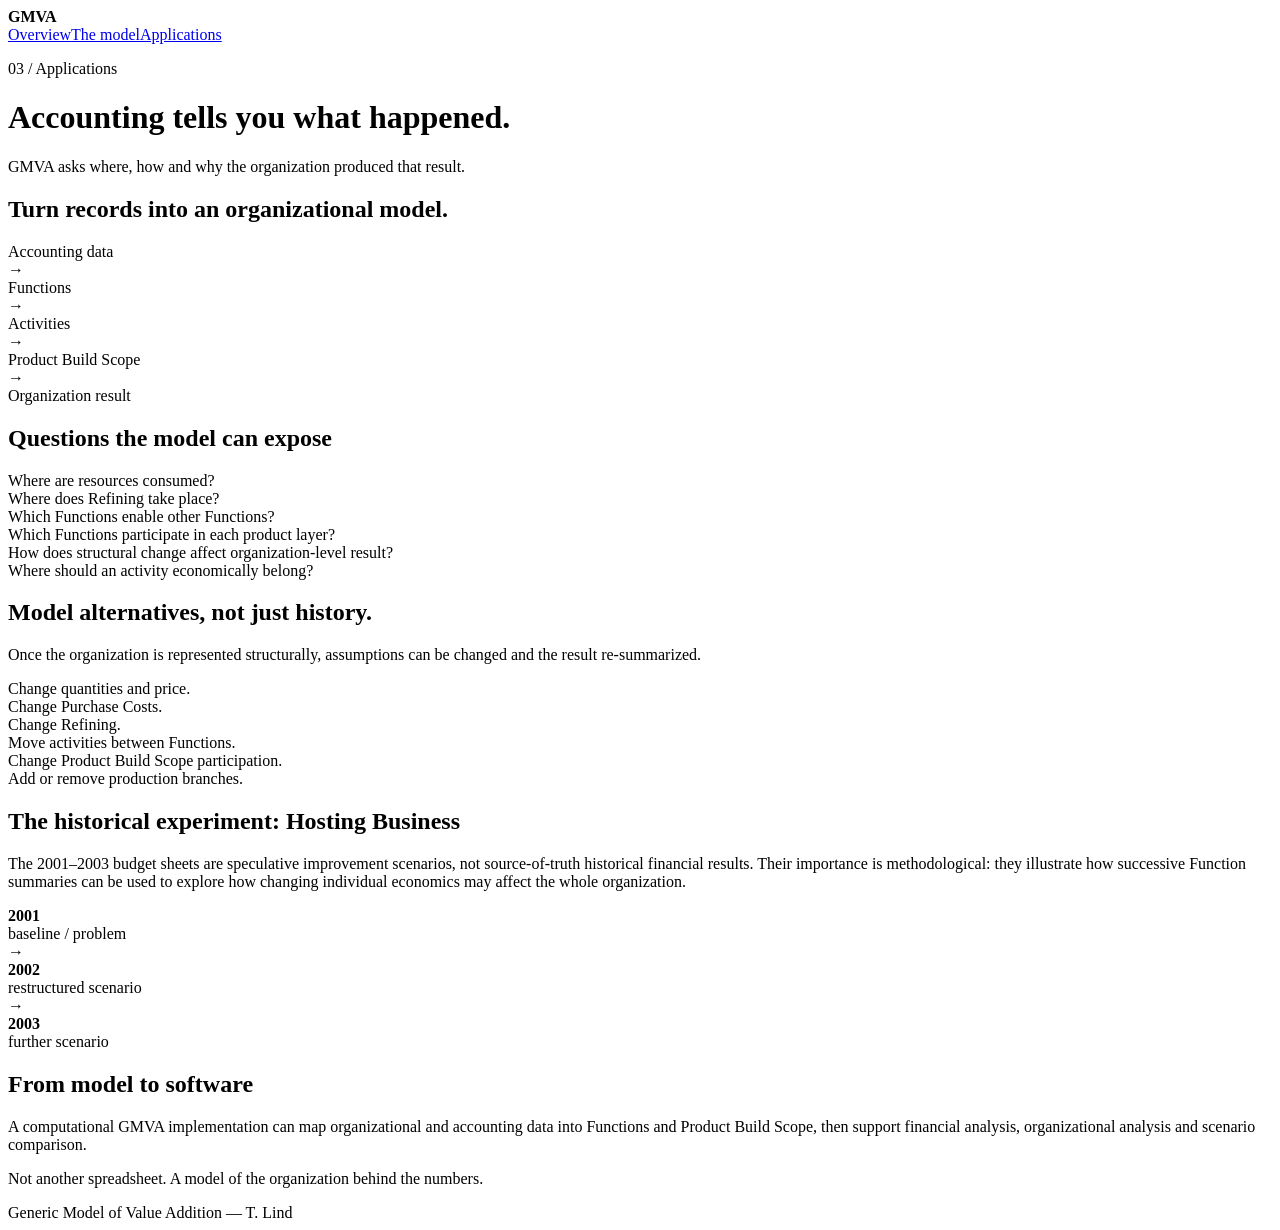
==== docs/applications.html @ 023b24ea "Add GMVA Pages applications.html" ====
<!doctype html><html lang="en"><head><meta charset="utf-8"><meta name="viewport" content="width=device-width,initial-scale=1"><title>GMVA — Applications</title><link rel="stylesheet" href="style.css"></head><body><div class="site">
<nav><strong>GMVA</strong><div class="links"><a href="index.html">Overview</a><a href="model.html">The model</a><a href="applications.html">Applications</a></div></nav>
<header class="hero"><div><p class="eyebrow">03 / Applications</p><h1>Accounting tells you what happened.</h1></div><p class="punch">GMVA asks where, how and why the organization produced that result.</p></header>
<section><h2>Turn records into an organizational model.</h2><div class="flow"><div class="node">Accounting data</div><div class="op">→</div><div class="node">Functions</div><div class="op">→</div><div class="node">Activities</div><div class="op">→</div><div class="node">Product Build Scope</div><div class="op">→</div><div class="node">Organization result</div></div></section>
<section><h2>Questions the model can expose</h2><div class="grid-2"><div class="card">Where are resources consumed?</div><div class="card">Where does Refining take place?</div><div class="card">Which Functions enable other Functions?</div><div class="card">Which Functions participate in each product layer?</div><div class="card">How does structural change affect organization-level result?</div><div class="card">Where should an activity economically belong?</div></div></section>
<section><h2>Model alternatives, not just history.</h2><p class="lead">Once the organization is represented structurally, assumptions can be changed and the result re-summarized.</p><div class="grid-3"><div class="card">Change quantities and price.</div><div class="card">Change Purchase Costs.</div><div class="card">Change Refining.</div><div class="card">Move activities between Functions.</div><div class="card">Change Product Build Scope participation.</div><div class="card">Add or remove production branches.</div></div></section>
<section><h2>The historical experiment: Hosting Business</h2><p>The 2001–2003 budget sheets are speculative improvement scenarios, not source-of-truth historical financial results. Their importance is methodological: they illustrate how successive Function summaries can be used to explore how changing individual economics may affect the whole organization.</p><div class="timeline"><div class="step"><strong>2001</strong><br>baseline / problem</div><div>→</div><div class="step"><strong>2002</strong><br>restructured scenario</div><div>→</div><div class="step"><strong>2003</strong><br>further scenario</div></div></section>
<section><h2>From model to software</h2><p class="lead">A computational GMVA implementation can map organizational and accounting data into Functions and Product Build Scope, then support financial analysis, organizational analysis and scenario comparison.</p><p class="callout">Not another spreadsheet. A model of the organization behind the numbers.</p></section>
<footer>Generic Model of Value Addition — T. Lind</footer>
</div></body></html>
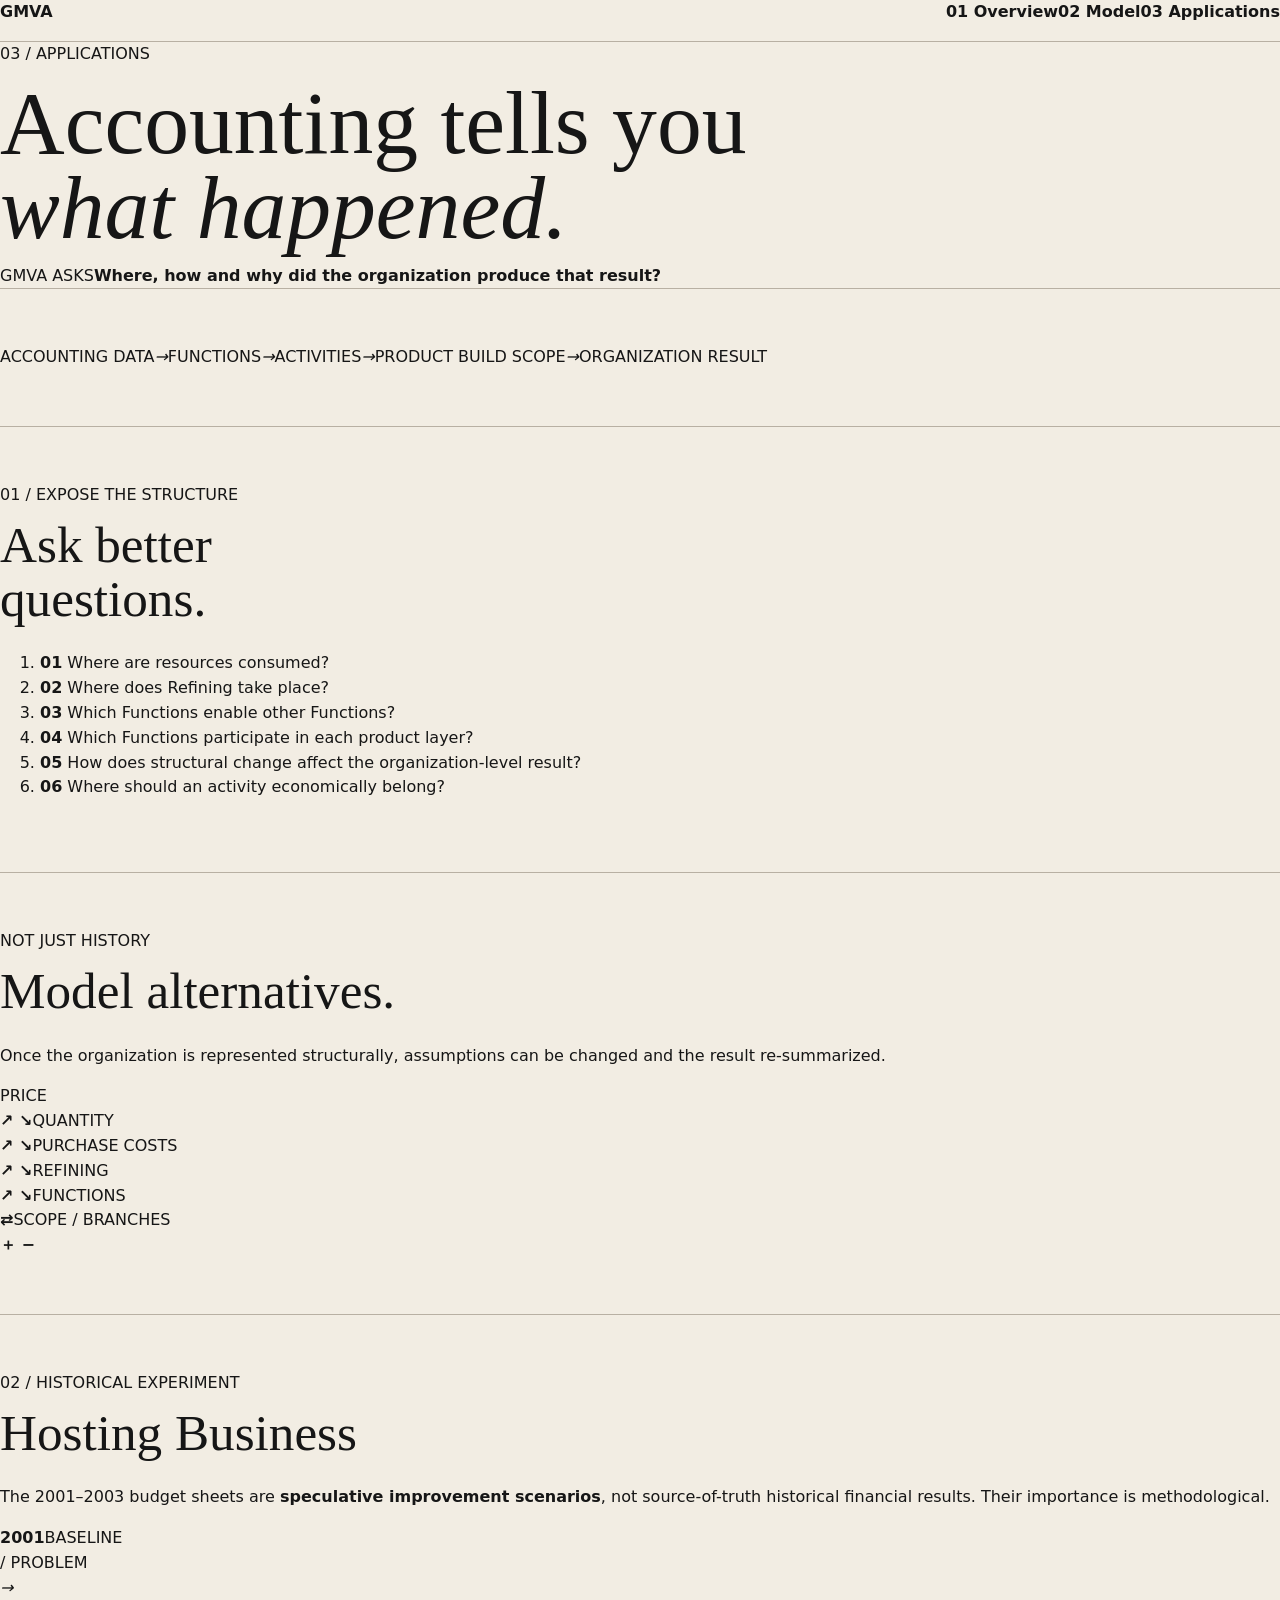
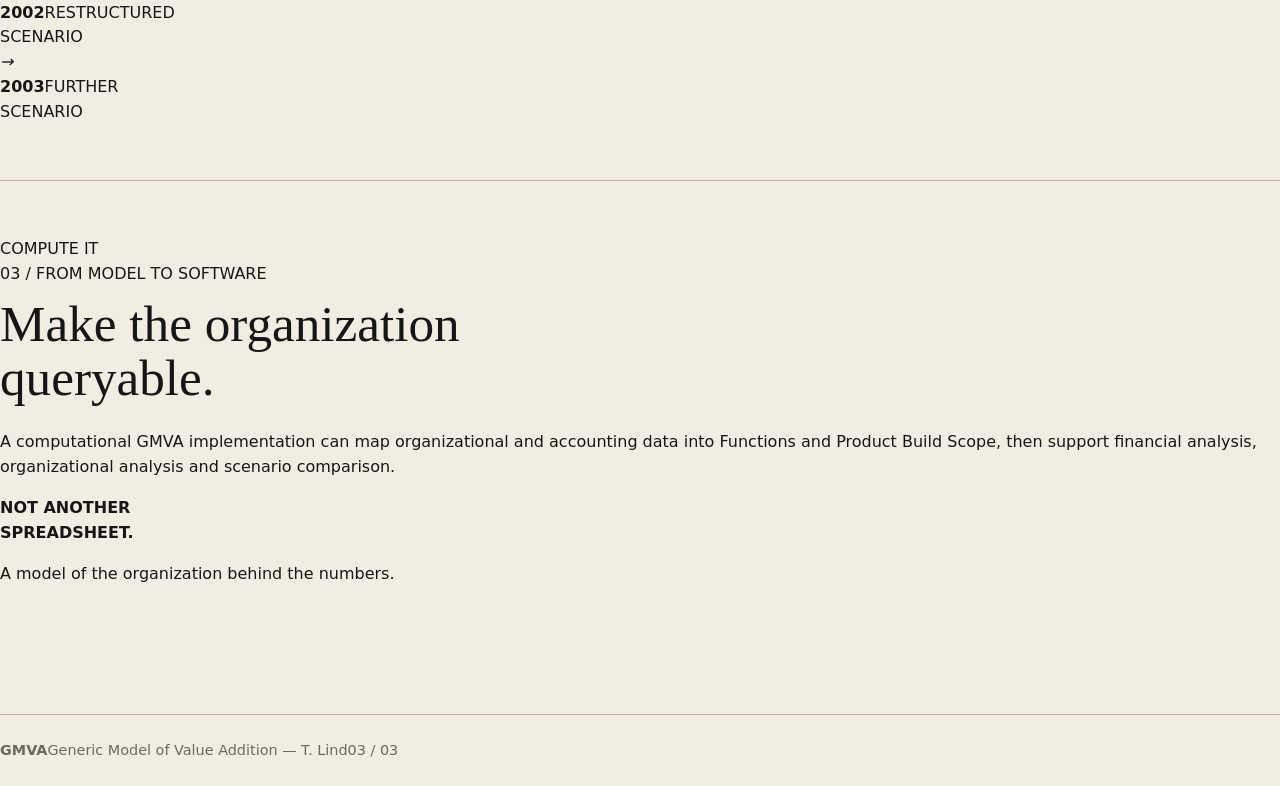
==== commit 738935fd: "Redesign GMVA Pages as mixed-media zine" ====
--- a/docs/applications.html
+++ b/docs/applications.html
@@ -1,10 +1,9 @@
-<!doctype html><html lang="en"><head><meta charset="utf-8"><meta name="viewport" content="width=device-width,initial-scale=1"><title>GMVA — Applications</title><link rel="stylesheet" href="style.css"></head><body><div class="site">
-<nav><strong>GMVA</strong><div class="links"><a href="index.html">Overview</a><a href="model.html">The model</a><a href="applications.html">Applications</a></div></nav>
-<header class="hero"><div><p class="eyebrow">03 / Applications</p><h1>Accounting tells you what happened.</h1></div><p class="punch">GMVA asks where, how and why the organization produced that result.</p></header>
-<section><h2>Turn records into an organizational model.</h2><div class="flow"><div class="node">Accounting data</div><div class="op">→</div><div class="node">Functions</div><div class="op">→</div><div class="node">Activities</div><div class="op">→</div><div class="node">Product Build Scope</div><div class="op">→</div><div class="node">Organization result</div></div></section>
-<section><h2>Questions the model can expose</h2><div class="grid-2"><div class="card">Where are resources consumed?</div><div class="card">Where does Refining take place?</div><div class="card">Which Functions enable other Functions?</div><div class="card">Which Functions participate in each product layer?</div><div class="card">How does structural change affect organization-level result?</div><div class="card">Where should an activity economically belong?</div></div></section>
-<section><h2>Model alternatives, not just history.</h2><p class="lead">Once the organization is represented structurally, assumptions can be changed and the result re-summarized.</p><div class="grid-3"><div class="card">Change quantities and price.</div><div class="card">Change Purchase Costs.</div><div class="card">Change Refining.</div><div class="card">Move activities between Functions.</div><div class="card">Change Product Build Scope participation.</div><div class="card">Add or remove production branches.</div></div></section>
-<section><h2>The historical experiment: Hosting Business</h2><p>The 2001–2003 budget sheets are speculative improvement scenarios, not source-of-truth historical financial results. Their importance is methodological: they illustrate how successive Function summaries can be used to explore how changing individual economics may affect the whole organization.</p><div class="timeline"><div class="step"><strong>2001</strong><br>baseline / problem</div><div>→</div><div class="step"><strong>2002</strong><br>restructured scenario</div><div>→</div><div class="step"><strong>2003</strong><br>further scenario</div></div></section>
-<section><h2>From model to software</h2><p class="lead">A computational GMVA implementation can map organizational and accounting data into Functions and Product Build Scope, then support financial analysis, organizational analysis and scenario comparison.</p><p class="callout">Not another spreadsheet. A model of the organization behind the numbers.</p></section>
-<footer>Generic Model of Value Addition — T. Lind</footer>
-</div></body></html>+<!doctype html><html lang="en"><head><meta charset="utf-8"><meta name="viewport" content="width=device-width,initial-scale=1"><title>GMVA — Applications</title><link rel="stylesheet" href="style.css"></head><body><main class="sheet">
+<nav><a class="brand" href="index.html">GMVA</a><div><a href="index.html">01 Overview</a><a href="model.html">02 Model</a><a class="active" href="applications.html">03 Applications</a></div></nav>
+<header class="pagehead applications-head"><div><span class="kicker">03 / APPLICATIONS</span><h1>Accounting tells you<br><em>what happened.</em></h1></div><div class="hook"><span>GMVA ASKS</span><strong>Where, how and why did the organization produce that result?</strong></div></header>
+<section class="data-ribbon"><span>ACCOUNTING DATA</span><i>→</i><span>FUNCTIONS</span><i>→</i><span>ACTIVITIES</span><i>→</i><span>PRODUCT BUILD SCOPE</span><i>→</i><span>ORGANIZATION RESULT</span></section>
+<section class="questions"><div><span class="section-no">01 / EXPOSE THE STRUCTURE</span><h2>Ask better<br>questions.</h2></div><ol><li><b>01</b> Where are resources consumed?</li><li><b>02</b> Where does Refining take place?</li><li><b>03</b> Which Functions enable other Functions?</li><li><b>04</b> Which Functions participate in each product layer?</li><li><b>05</b> How does structural change affect the organization-level result?</li><li><b>06</b> Where should an activity economically belong?</li></ol></section>
+<section class="scenario"><span class="stamp">NOT JUST HISTORY</span><h2>Model alternatives.</h2><p class="intro">Once the organization is represented structurally, assumptions can be changed and the result re-summarized.</p><div class="scenario-grid"><span>PRICE<br><b>↗ ↘</b></span><span>QUANTITY<br><b>↗ ↘</b></span><span>PURCHASE COSTS<br><b>↗ ↘</b></span><span>REFINING<br><b>↗ ↘</b></span><span>FUNCTIONS<br><b>⇄</b></span><span>SCOPE / BRANCHES<br><b>＋ −</b></span></div></section>
+<section class="history"><div><span class="section-no">02 / HISTORICAL EXPERIMENT</span><h2>Hosting Business</h2><p>The 2001–2003 budget sheets are <strong>speculative improvement scenarios</strong>, not source-of-truth historical financial results. Their importance is methodological.</p></div><div class="years"><div><b>2001</b><span>BASELINE<br>/ PROBLEM</span></div><i>→</i><div><b>2002</b><span>RESTRUCTURED<br>SCENARIO</span></div><i>→</i><div><b>2003</b><span>FURTHER<br>SCENARIO</span></div></div></section>
+<section class="software"><div class="vertical-title">COMPUTE IT</div><div><span class="section-no">03 / FROM MODEL TO SOFTWARE</span><h2>Make the organization<br>queryable.</h2><p>A computational GMVA implementation can map organizational and accounting data into Functions and Product Build Scope, then support financial analysis, organizational analysis and scenario comparison.</p></div><aside><strong>NOT ANOTHER<br>SPREADSHEET.</strong><p>A model of the organization behind the numbers.</p></aside></section>
+<footer><b>GMVA</b><span>Generic Model of Value Addition — T. Lind</span><span>03 / 03</span></footer></main></body></html>
--- a/docs/style.css
+++ b/docs/style.css
@@ -0,0 +1,39 @@
+:root{
+  --paper:#f2ede3;--ink:#161616;--muted:#6d685f;--line:#b8b0a3;--accent:#9f3f2f;--panel:#fbf8f2;
+  font-family:Inter,ui-sans-serif,system-ui,-apple-system,BlinkMacSystemFont,"Segoe UI",sans-serif
+}
+*{box-sizing:border-box}
+body{margin:0;background:var(--paper);color:var(--ink);line-height:1.55}
+a{color:inherit}
+.site{max-width:1180px;margin:auto;padding:24px}
+nav{display:flex;gap:18px;flex-wrap:wrap;justify-content:space-between;align-items:center;border-bottom:1px solid var(--line);padding-bottom:16px}
+nav .links{display:flex;gap:18px;flex-wrap:wrap}
+nav a{text-decoration:none;font-weight:650}
+.eyebrow{letter-spacing:.14em;text-transform:uppercase;font-size:.76rem;color:var(--muted);font-weight:700}
+.hero{padding:9vw 0 6vw;display:grid;grid-template-columns:1.3fr .7fr;gap:42px}
+h1{font-family:Georgia,serif;font-weight:500;font-size:clamp(3rem,7vw,7rem);line-height:.95;margin:.15em 0}
+h2{font-family:Georgia,serif;font-weight:500;font-size:clamp(2rem,4vw,4rem);line-height:1.05;margin:.2em 0 .5em}
+h3{font-size:1rem;text-transform:uppercase;letter-spacing:.08em}
+.lead{font-size:clamp(1.15rem,2vw,1.55rem);max-width:48rem}
+.punch{align-self:end;border-left:6px solid var(--accent);padding:22px 0 22px 24px;font-family:Georgia,serif;font-size:clamp(1.35rem,2.6vw,2.5rem);line-height:1.12}
+section{padding:56px 0;border-top:1px solid var(--line)}
+.grid-2{display:grid;grid-template-columns:repeat(2,minmax(0,1fr));gap:28px}
+.grid-3{display:grid;grid-template-columns:repeat(3,minmax(0,1fr));gap:20px}
+.card{background:var(--panel);border:1px solid var(--line);padding:24px}
+.flow{display:flex;gap:10px;align-items:stretch;flex-wrap:wrap;margin:26px 0}
+.flow .node{background:var(--panel);border:1px solid var(--ink);padding:18px 22px;font-weight:700;flex:1;min-width:150px}
+.flow .op{align-self:center;font-size:1.5rem}
+.callout{background:var(--ink);color:var(--paper);padding:28px;font-size:1.25rem}
+.matrix{display:grid;grid-template-columns:180px repeat(5,minmax(110px,1fr));overflow:auto;border:1px solid var(--line)}
+.matrix div{padding:12px;border-right:1px solid var(--line);border-bottom:1px solid var(--line)}
+.matrix .head{font-weight:700;background:var(--panel)}
+.math{font-family:"Times New Roman",serif;font-size:clamp(1.2rem,2vw,1.7rem);background:var(--panel);padding:24px;border-left:6px solid var(--accent)}
+.timeline{display:flex;gap:14px;align-items:center;flex-wrap:wrap}
+.timeline .step{background:var(--panel);border:1px solid var(--line);padding:18px;min-width:170px}
+.big{font-family:Georgia,serif;font-size:clamp(2rem,4vw,4rem);line-height:1.05}
+footer{border-top:1px solid var(--line);margin-top:56px;padding:24px 0;color:var(--muted);font-size:.9rem}
+@media(max-width:760px){
+  .hero,.grid-2,.grid-3{grid-template-columns:1fr}
+  .hero{padding-top:56px}
+  nav{align-items:flex-start}
+}
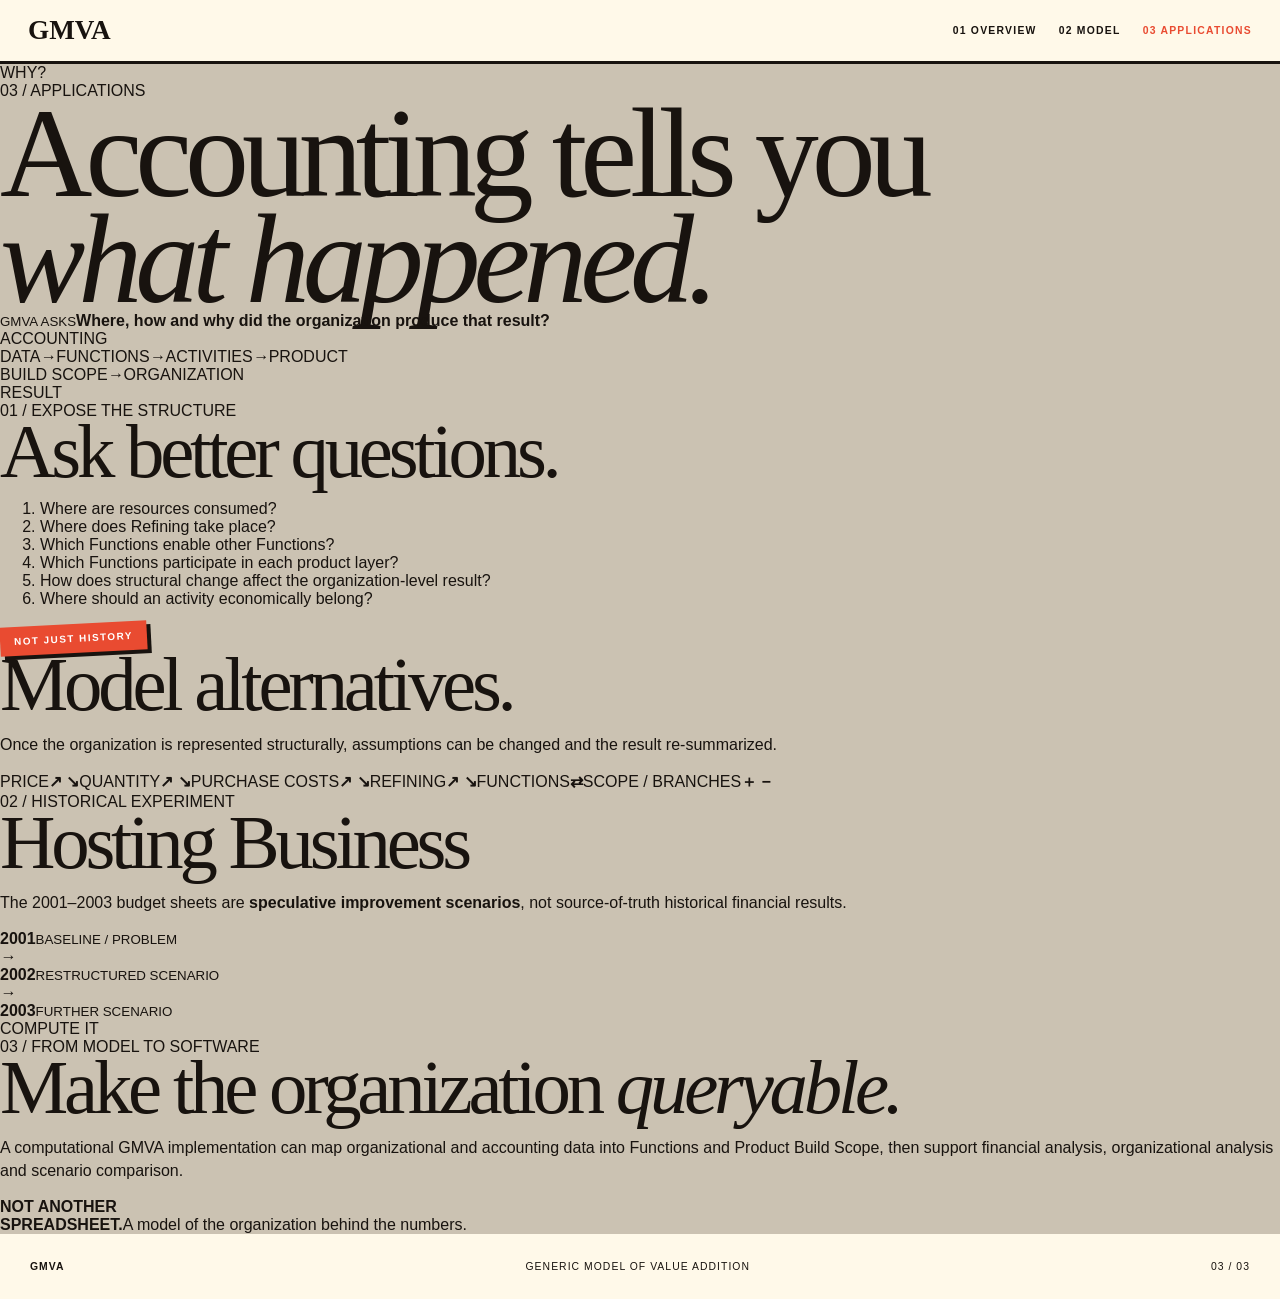
==== commit 3d66fb6b: "Redesign GMVA pages as mixed-media editorial zine" ====
--- a/docs/applications.html
+++ b/docs/applications.html
@@ -1,9 +1,38 @@
-<!doctype html><html lang="en"><head><meta charset="utf-8"><meta name="viewport" content="width=device-width,initial-scale=1"><title>GMVA — Applications</title><link rel="stylesheet" href="style.css"></head><body><main class="sheet">
-<nav><a class="brand" href="index.html">GMVA</a><div><a href="index.html">01 Overview</a><a href="model.html">02 Model</a><a class="active" href="applications.html">03 Applications</a></div></nav>
-<header class="pagehead applications-head"><div><span class="kicker">03 / APPLICATIONS</span><h1>Accounting tells you<br><em>what happened.</em></h1></div><div class="hook"><span>GMVA ASKS</span><strong>Where, how and why did the organization produce that result?</strong></div></header>
-<section class="data-ribbon"><span>ACCOUNTING DATA</span><i>→</i><span>FUNCTIONS</span><i>→</i><span>ACTIVITIES</span><i>→</i><span>PRODUCT BUILD SCOPE</span><i>→</i><span>ORGANIZATION RESULT</span></section>
-<section class="questions"><div><span class="section-no">01 / EXPOSE THE STRUCTURE</span><h2>Ask better<br>questions.</h2></div><ol><li><b>01</b> Where are resources consumed?</li><li><b>02</b> Where does Refining take place?</li><li><b>03</b> Which Functions enable other Functions?</li><li><b>04</b> Which Functions participate in each product layer?</li><li><b>05</b> How does structural change affect the organization-level result?</li><li><b>06</b> Where should an activity economically belong?</li></ol></section>
-<section class="scenario"><span class="stamp">NOT JUST HISTORY</span><h2>Model alternatives.</h2><p class="intro">Once the organization is represented structurally, assumptions can be changed and the result re-summarized.</p><div class="scenario-grid"><span>PRICE<br><b>↗ ↘</b></span><span>QUANTITY<br><b>↗ ↘</b></span><span>PURCHASE COSTS<br><b>↗ ↘</b></span><span>REFINING<br><b>↗ ↘</b></span><span>FUNCTIONS<br><b>⇄</b></span><span>SCOPE / BRANCHES<br><b>＋ −</b></span></div></section>
-<section class="history"><div><span class="section-no">02 / HISTORICAL EXPERIMENT</span><h2>Hosting Business</h2><p>The 2001–2003 budget sheets are <strong>speculative improvement scenarios</strong>, not source-of-truth historical financial results. Their importance is methodological.</p></div><div class="years"><div><b>2001</b><span>BASELINE<br>/ PROBLEM</span></div><i>→</i><div><b>2002</b><span>RESTRUCTURED<br>SCENARIO</span></div><i>→</i><div><b>2003</b><span>FURTHER<br>SCENARIO</span></div></div></section>
-<section class="software"><div class="vertical-title">COMPUTE IT</div><div><span class="section-no">03 / FROM MODEL TO SOFTWARE</span><h2>Make the organization<br>queryable.</h2><p>A computational GMVA implementation can map organizational and accounting data into Functions and Product Build Scope, then support financial analysis, organizational analysis and scenario comparison.</p></div><aside><strong>NOT ANOTHER<br>SPREADSHEET.</strong><p>A model of the organization behind the numbers.</p></aside></section>
-<footer><b>GMVA</b><span>Generic Model of Value Addition — T. Lind</span><span>03 / 03</span></footer></main></body></html>+<!doctype html>
+<html lang="en"><head><meta charset="utf-8"><meta name="viewport" content="width=device-width,initial-scale=1">
+<title>GMVA — Applications</title><link rel="stylesheet" href="style.css"></head>
+<body class="p3">
+<nav class="topbar"><a class="brand" href="index.html">GMVA</a><div><a href="index.html">01 Overview</a><a href="model.html">02 Model</a><a class="active" href="applications.html">03 Applications</a></div></nav>
+<main class="zine zine-applications">
+  <div class="ghost-word">WHY?</div>
+  <header class="app-title"><span class="eyebrow">03 / APPLICATIONS</span><h1>Accounting tells you<br><em>what happened.</em></h1><aside><small>GMVA ASKS</small><strong>Where, how and why did the organization produce that result?</strong></aside></header>
+
+  <section class="data-path">
+    <span>ACCOUNTING<br>DATA</span><i>→</i><span>FUNCTIONS</span><i>→</i><span>ACTIVITIES</span><i>→</i><span>PRODUCT<br>BUILD SCOPE</span><i>→</i><span>ORGANIZATION<br>RESULT</span>
+  </section>
+
+  <section class="question-wall">
+    <span class="tag">01 / EXPOSE THE STRUCTURE</span><h2>Ask better questions.</h2>
+    <ol><li>Where are resources consumed?</li><li>Where does Refining take place?</li><li>Which Functions enable other Functions?</li><li>Which Functions participate in each product layer?</li><li>How does structural change affect the organization-level result?</li><li>Where should an activity economically belong?</li></ol>
+  </section>
+
+  <section class="scenario-lab">
+    <span class="stamp">NOT JUST HISTORY</span><h2>Model alternatives.</h2>
+    <p>Once the organization is represented structurally, assumptions can be changed and the result re-summarized.</p>
+    <div class="dials"><span>PRICE<b>↗ ↘</b></span><span>QUANTITY<b>↗ ↘</b></span><span>PURCHASE COSTS<b>↗ ↘</b></span><span>REFINING<b>↗ ↘</b></span><span>FUNCTIONS<b>⇄</b></span><span>SCOPE / BRANCHES<b>＋ −</b></span></div>
+  </section>
+
+  <section class="history-ribbon">
+    <span class="tag">02 / HISTORICAL EXPERIMENT</span><h2>Hosting Business</h2>
+    <p>The 2001–2003 budget sheets are <strong>speculative improvement scenarios</strong>, not source-of-truth historical financial results.</p>
+    <div class="timeline"><div><b>2001</b><small>BASELINE / PROBLEM</small></div><i>→</i><div><b>2002</b><small>RESTRUCTURED SCENARIO</small></div><i>→</i><div><b>2003</b><small>FURTHER SCENARIO</small></div></div>
+  </section>
+
+  <section class="software-end">
+    <div class="vertical">COMPUTE IT</div><span class="tag">03 / FROM MODEL TO SOFTWARE</span><h2>Make the organization <em>queryable.</em></h2>
+    <p>A computational GMVA implementation can map organizational and accounting data into Functions and Product Build Scope, then support financial analysis, organizational analysis and scenario comparison.</p>
+    <aside><b>NOT ANOTHER<br>SPREADSHEET.</b><span>A model of the organization behind the numbers.</span></aside>
+  </section>
+</main>
+<footer class="pagefoot"><b>GMVA</b><span>Generic Model of Value Addition</span><span>03 / 03</span></footer>
+</body></html>
--- a/docs/style.css
+++ b/docs/style.css
@@ -1,39 +1 @@
-:root{
-  --paper:#f2ede3;--ink:#161616;--muted:#6d685f;--line:#b8b0a3;--accent:#9f3f2f;--panel:#fbf8f2;
-  font-family:Inter,ui-sans-serif,system-ui,-apple-system,BlinkMacSystemFont,"Segoe UI",sans-serif
-}
-*{box-sizing:border-box}
-body{margin:0;background:var(--paper);color:var(--ink);line-height:1.55}
-a{color:inherit}
-.site{max-width:1180px;margin:auto;padding:24px}
-nav{display:flex;gap:18px;flex-wrap:wrap;justify-content:space-between;align-items:center;border-bottom:1px solid var(--line);padding-bottom:16px}
-nav .links{display:flex;gap:18px;flex-wrap:wrap}
-nav a{text-decoration:none;font-weight:650}
-.eyebrow{letter-spacing:.14em;text-transform:uppercase;font-size:.76rem;color:var(--muted);font-weight:700}
-.hero{padding:9vw 0 6vw;display:grid;grid-template-columns:1.3fr .7fr;gap:42px}
-h1{font-family:Georgia,serif;font-weight:500;font-size:clamp(3rem,7vw,7rem);line-height:.95;margin:.15em 0}
-h2{font-family:Georgia,serif;font-weight:500;font-size:clamp(2rem,4vw,4rem);line-height:1.05;margin:.2em 0 .5em}
-h3{font-size:1rem;text-transform:uppercase;letter-spacing:.08em}
-.lead{font-size:clamp(1.15rem,2vw,1.55rem);max-width:48rem}
-.punch{align-self:end;border-left:6px solid var(--accent);padding:22px 0 22px 24px;font-family:Georgia,serif;font-size:clamp(1.35rem,2.6vw,2.5rem);line-height:1.12}
-section{padding:56px 0;border-top:1px solid var(--line)}
-.grid-2{display:grid;grid-template-columns:repeat(2,minmax(0,1fr));gap:28px}
-.grid-3{display:grid;grid-template-columns:repeat(3,minmax(0,1fr));gap:20px}
-.card{background:var(--panel);border:1px solid var(--line);padding:24px}
-.flow{display:flex;gap:10px;align-items:stretch;flex-wrap:wrap;margin:26px 0}
-.flow .node{background:var(--panel);border:1px solid var(--ink);padding:18px 22px;font-weight:700;flex:1;min-width:150px}
-.flow .op{align-self:center;font-size:1.5rem}
-.callout{background:var(--ink);color:var(--paper);padding:28px;font-size:1.25rem}
-.matrix{display:grid;grid-template-columns:180px repeat(5,minmax(110px,1fr));overflow:auto;border:1px solid var(--line)}
-.matrix div{padding:12px;border-right:1px solid var(--line);border-bottom:1px solid var(--line)}
-.matrix .head{font-weight:700;background:var(--panel)}
-.math{font-family:"Times New Roman",serif;font-size:clamp(1.2rem,2vw,1.7rem);background:var(--panel);padding:24px;border-left:6px solid var(--accent)}
-.timeline{display:flex;gap:14px;align-items:center;flex-wrap:wrap}
-.timeline .step{background:var(--panel);border:1px solid var(--line);padding:18px;min-width:170px}
-.big{font-family:Georgia,serif;font-size:clamp(2rem,4vw,4rem);line-height:1.05}
-footer{border-top:1px solid var(--line);margin-top:56px;padding:24px 0;color:var(--muted);font-size:.9rem}
-@media(max-width:760px){
-  .hero,.grid-2,.grid-3{grid-template-columns:1fr}
-  .hero{padding-top:56px}
-  nav{align-items:flex-start}
-}+:root{--ink:#18130f;--paper:#f0e6cf;--cream:#fff9e9;--red:#e94b31;--blue:#2459b8;--yellow:#f0cb38;--green:#8aad92;--shadow:#18130f;font-family:Arial,Helvetica,sans-serif}*{box-sizing:border-box}body{margin:0;background:#cbc2b2;color:var(--ink)}.sheet{max-width:1280px;margin:auto;background:var(--paper);overflow:hidden;box-shadow:0 0 50px #0003}a{color:inherit}nav{min-height:58px;padding:15px 28px;display:flex;justify-content:space-between;align-items:center;border-bottom:3px solid;background:var(--cream)}.brand{font:900 1.7rem Georgia,serif;text-decoration:none}nav div{display:flex;gap:22px}nav div a{font-size:.65rem;font-weight:900;letter-spacing:.12em;text-decoration:none;text-transform:uppercase}.active{color:var(--red)}h1,h2,h3{font-family:Georgia,serif;font-weight:500;letter-spacing:-.055em;line-height:.83;margin:0}h1{font-size:clamp(4.5rem,10vw,9.5rem)}h2{font-size:clamp(3rem,6vw,6.2rem)}h3{font-size:clamp(2.6rem,5vw,5rem)}p{line-height:1.45}.kicker,.section-no{font-size:.65rem;letter-spacing:.19em;font-weight:900}.deck,.intro{font:1.25rem/1.45 Georgia,serif}.stamp{display:inline-block;background:var(--red);color:#fff;padding:9px 14px;font-size:.62rem;letter-spacing:.15em;font-weight:900;transform:rotate(-3deg);box-shadow:4px 4px 0 var(--ink)}.cover{min-height:850px;position:relative;border-bottom:3px solid;background:var(--paper)}.cover:before{content:"";position:absolute;width:52%;height:70%;right:-7%;top:8%;background:var(--blue);border-radius:50% 45% 55% 35%;transform:rotate(-10deg)}.cover:after{content:"VALUE";position:absolute;right:4%;top:10%;font:900 9rem/.8 Arial,sans-serif;color:#ffffff18;writing-mode:vertical-rl}.issue-tag{position:absolute;left:28px;top:30px;background:var(--ink);color:white;padding:10px 14px;font-size:.6rem;font-weight:900;letter-spacing:.14em;transform:rotate(-2deg)}.cover-copy{position:absolute;left:7%;top:17%;width:70%;z-index:2}.cover-copy h1 em{color:var(--red)}.cover-copy .deck{width:48%;margin:45px 0 0 10%;background:var(--cream);padding:18px;border-left:8px solid var(--yellow);transform:rotate(-1deg)}.hook{position:absolute;right:7%;bottom:9%;width:350px;background:var(--yellow);border:3px solid;padding:30px;box-shadow:12px 12px 0 var(--ink);transform:rotate(4deg);z-index:4;font-family:Georgia,serif}.hook span{display:block;font:900 .65rem Arial,sans-serif;letter-spacing:.15em;margin-bottom:15px}.hook strong{font-size:1.7rem;line-height:1.05}.spread{position:relative;border-bottom:3px solid}.split{min-height:650px;padding:70px 55px;display:grid;grid-template-columns:.7fr 1.3fr;gap:70px;background:var(--cream)}.split:after{content:"01";position:absolute;left:-10px;bottom:-35px;font:900 13rem Arial;color:var(--red);opacity:.09}.equation-flow{align-self:center;display:grid;grid-template-columns:1fr auto 1fr;gap:12px}.flowbox{min-height:145px;background:var(--paper);border:3px solid;padding:20px;display:flex;flex-direction:column;justify-content:space-between}.flowbox:nth-of-type(1){transform:rotate(-3deg)}.flowbox:nth-of-type(2){transform:rotate(2deg)}.flowbox small{font-size:.58rem;font-weight:900;letter-spacing:.14em}.flowbox b{font:1.6rem Georgia,serif}.flowbox.accent{background:var(--red);color:white}.flowbox.dark{background:var(--ink);color:white}.equation-flow i{font:2.2rem Georgia,serif;align-self:center}.annotation{grid-column:1/-1;text-align:right;font:bold italic 1rem Georgia;color:var(--blue)}.dimensions{min-height:680px;background:var(--yellow);padding:70px 55px 70px 100px}.vertical-title{position:absolute;left:20px;top:50px;writing-mode:vertical-rl;transform:rotate(180deg);font-size:.7rem;font-weight:900;letter-spacing:.18em}.dimensions article{position:absolute;width:46%;padding:36px;border:3px solid;background:var(--cream);box-shadow:10px 10px 0 var(--ink)}.dimensions article:first-of-type{left:8%;top:18%;transform:rotate(-4deg)}.dimensions .scope{right:6%;bottom:10%;background:var(--blue);color:white;transform:rotate(3deg)}.dimensions .cross{position:absolute;left:46%;top:37%;font:8rem Georgia;color:var(--red);z-index:5}.scribble{margin-top:30px;font:bold italic 1rem Georgia}.rule{position:absolute;right:8%;top:7%;background:var(--red);color:white;padding:15px 20px;border:2px solid var(--ink);font-size:.64rem;letter-spacing:.12em;transform:rotate(-2deg)}.axiom{min-height:590px;padding:80px 55px;background:var(--blue);color:white;display:grid;grid-template-columns:1.7fr .65fr;gap:60px}.axiom:after{content:"WHOLE";position:absolute;right:-25px;bottom:-20px;font:900 9rem Arial;color:#fff1}.axiom h2{margin-top:35px}.axiom mark{background:var(--yellow);color:var(--ink)}.axiom>p{align-self:end;font:1.3rem/1.45 Georgia}.axiom .stamp{position:absolute;right:55px;top:35px}.origin{padding:35px 55px;background:var(--red);color:white;border-bottom:3px solid;display:grid;grid-template-columns:1fr 2fr;gap:45px}.origin p{margin:0}.pagehead{min-height:720px;position:relative;padding:75px 55px;border-bottom:3px solid;background:var(--cream)}.pagehead:after{content:"STRUCTURE";position:absolute;right:-20px;top:45px;font:900 7.5rem Arial;color:var(--red);opacity:.11;transform:rotate(90deg)}.pagehead>div:first-child{width:80%;position:relative;z-index:2}.pagehead h1 em{color:var(--blue)}.pagehead .deck{position:absolute;right:7%;bottom:9%;width:350px;background:var(--yellow);padding:25px;border:3px solid;box-shadow:10px 10px 0 var(--ink);transform:rotate(-3deg);z-index:3}.function-board{min-height:710px;padding:65px 55px;position:relative;background:var(--paper);border-bottom:3px solid}.board-title{width:33%}.function-grid{position:absolute;right:4%;top:10%;width:62%;display:grid;grid-template-columns:repeat(3,1fr);border:3px solid;transform:rotate(1deg)}.function-grid>div{min-height:155px;padding:15px;border:1px solid;background:var(--cream);display:flex;flex-direction:column}.function-grid b{font:2.7rem Georgia}.function-grid span{font-weight:900}.function-grid small{margin-top:auto}.function-grid .dec{background:var(--yellow);transform:scale(1.08) rotate(-4deg);border:3px solid;box-shadow:8px 8px 0;z-index:4}.dec-strip{padding:32px 55px;display:grid;grid-template-columns:120px 1.3fr 1fr;gap:30px;background:var(--ink);color:white;border-bottom:3px solid}.dec-strip .label{font-size:1.5rem;font-weight:900;color:var(--yellow)}.dec-strip p{margin:0}.scope-map{min-height:610px;padding:70px 55px;background:var(--green)}.scope-map>div:first-child{width:42%}.scope-chain{position:absolute;right:4%;top:23%;width:58%;display:flex;flex-wrap:wrap;align-items:center;gap:8px}.scope-chain span{background:var(--cream);padding:22px 13px;border:3px solid;font-size:.63rem;font-weight:900;box-shadow:5px 5px 0 #0002}.scope-chain span:nth-of-type(even){transform:translateY(35px) rotate(2deg)}.scope-chain span:nth-of-type(odd){transform:rotate(-2deg)}.scope-chain i{font-size:1.4rem}.scope-chain small{width:100%;margin-top:45px;font-weight:900}.matrix-section{min-height:650px;padding:65px 55px;background:var(--yellow);border-bottom:3px solid;position:relative}.matrix-caption{width:37%}.matrix{position:absolute;right:4%;top:15%;width:58%;display:grid;grid-template-columns:180px repeat(5,1fr);background:var(--cream);border:3px solid;box-shadow:12px 12px 0 var(--red);transform:rotate(-2deg)}.matrix>*{padding:14px 8px;border:1px solid;font-size:.7rem}.matrix .head{background:var(--blue);color:white;font-weight:900}.matrix b{text-align:center;font:1.25rem Georgia}.math-spread{min-height:510px;padding:70px 55px;background:var(--blue);color:white}.math-spread>div:first-child{width:43%}.formula{position:absolute;right:7%;top:13%;width:47%;background:var(--cream);color:var(--ink);border:3px solid;padding:30px 40px;box-shadow:13px 13px 0 var(--yellow);transform:rotate(3deg);font:1.5rem/1.2 "Times New Roman",serif}.formula strong{display:block;border-top:3px solid;padding-top:15px;font-size:1.8rem}.controller{padding:65px 55px;background:var(--red);color:white;border-bottom:3px solid}.controller h2{font-size:clamp(2.4rem,5vw,5rem);margin:30px 0}.controller p{max-width:850px}.applications-head:before{content:"?";position:absolute;right:5%;top:2%;font:900 25rem Arial;color:var(--blue);opacity:.12}.applications-head .hook{right:7%;bottom:8%}.data-ribbon{min-height:115px;padding:25px 35px;display:flex;align-items:center;justify-content:space-between;background:var(--blue);color:white;border-bottom:3px solid;font-size:.64rem;font-weight:900;letter-spacing:.08em}.data-ribbon i{font-size:1.5rem;color:var(--yellow)}.questions{min-height:720px;padding:70px 55px;position:relative;border-bottom:3px solid;background:var(--paper)}.questions>div{width:37%}.questions ol{position:absolute;right:5%;top:10%;width:58%;list-style:none;margin:0;padding:0;display:grid;grid-template-columns:1fr 1fr;gap:10px;transform:rotate(1deg)}.questions li{min-height:145px;padding:22px;border:3px solid;background:var(--cream);font:1.1rem Georgia;box-shadow:5px 5px 0 #0002}.questions li:nth-child(2){background:var(--yellow);transform:rotate(-3deg)}.questions li:nth-child(5){background:var(--red);color:white;transform:rotate(2deg)}.questions li b{display:block;color:var(--blue);font:900 .65rem Arial;margin-bottom:12px}.scenario{min-height:620px;padding:70px 55px;background:var(--ink);color:white;border-bottom:3px solid}.scenario h2{margin:30px 0 15px}.scenario .intro{max-width:600px}.scenario-grid{display:grid;grid-template-columns:repeat(6,1fr);gap:8px;margin-top:55px}.scenario-grid span{min-height:125px;padding:18px;border:2px solid white;font-size:.62rem;font-weight:900}.scenario-grid span:nth-child(1),.scenario-grid span:nth-child(4){background:var(--blue)}.scenario-grid span:nth-child(2),.scenario-grid span:nth-child(5){background:var(--red)}.scenario-grid span:nth-child(3),.scenario-grid span:nth-child(6){background:var(--yellow);color:var(--ink)}.scenario-grid b{font:2.3rem Georgia}.history{min-height:620px;padding:70px 55px;position:relative;background:var(--cream);border-bottom:3px solid}.history>div:first-child{width:42%}.years{position:absolute;right:5%;top:21%;width:52%;display:flex;align-items:center;gap:12px}.years div{flex:1;border:3px solid;padding:25px;background:var(--paper);box-shadow:7px 7px 0 #0002;transform:rotate(-4deg)}.years div:nth-of-type(2){background:var(--yellow);transform:rotate(4deg) translateY(-30px)}.years div:nth-of-type(3){background:var(--blue);color:white;transform:rotate(-2deg)}.years b{display:block;font:3.5rem Georgia}.years span{font-size:.62rem;font-weight:900}.software{min-height:600px;padding:70px 55px 70px 105px;position:relative;border-bottom:3px solid;background:var(--green)}.software>div:nth-child(2){width:60%}.software aside{position:absolute;right:6%;bottom:12%;width:290px;background:var(--yellow);padding:28px;border:3px solid;box-shadow:10px 10px 0;transform:rotate(-4deg)}.software aside strong{font-size:1.7rem}.vertical-title{position:absolute;left:20px;top:50px;writing-mode:vertical-rl;transform:rotate(180deg);font-size:.7rem;font-weight:900;letter-spacing:.18em}footer{min-height:65px;padding:18px 30px;display:flex;align-items:center;justify-content:space-between;background:var(--cream);font-size:.65rem;letter-spacing:.1em;text-transform:uppercase}@media(max-width:780px){nav{align-items:flex-start}nav div{gap:8px;flex-wrap:wrap;justify-content:flex-end}.cover{min-height:850px}.cover:before{width:75%;height:45%;right:-25%;top:43%}.cover-copy{left:12%;top:12%;width:82%}.cover-copy .deck{width:90%;margin:30px 0}.hook,.pagehead .deck,.applications-head .hook{right:6%;bottom:6%;width:78%}.split{grid-template-columns:1fr;padding:50px 22px 80px}.dimensions{min-height:850px;padding:50px 22px 50px 55px}.dimensions article{position:relative!important;left:auto!important;right:auto!important;top:auto!important;bottom:auto!important;width:100%;margin:40px 0}.dimensions .cross{position:relative;left:auto;top:auto;text-align:center;font-size:5rem}.rule{position:relative;right:auto;top:auto}.axiom{grid-template-columns:1fr;padding:65px 22px}.origin{grid-template-columns:1fr;padding:30px 22px}.pagehead{min-height:790px;padding:55px 22px}.pagehead>div:first-child{width:100%}.function-board,.scope-map,.matrix-section,.math-spread,.questions,.history,.scenario,.software{padding:55px 22px;min-height:0}.board-title,.scope-map>div:first-child,.matrix-caption,.math-spread>div:first-child,.questions>div,.history>div:first-child,.software>div:nth-child(2){width:100%}.function-grid,.scope-chain,.matrix,.formula,.questions ol,.years,.software aside{position:relative;right:auto;top:auto;bottom:auto;width:100%;margin-top:35px}.function-grid{grid-template-columns:1fr 1fr}.dec-strip{grid-template-columns:1fr;padding:28px 22px}.matrix-section{overflow:auto}.matrix{min-width:650px}.scenario-grid{grid-template-columns:1fr 1fr 1fr}.data-ribbon{flex-wrap:wrap;gap:10px;justify-content:center}.questions ol{grid-template-columns:1fr}.years{flex-wrap:wrap}.software{padding-left:55px}.vertical-title{left:15px}.cover:after,.pagehead:after{display:none}h1{font-size:clamp(4rem,18vw,6.5rem)}footer{flex-wrap:wrap}}
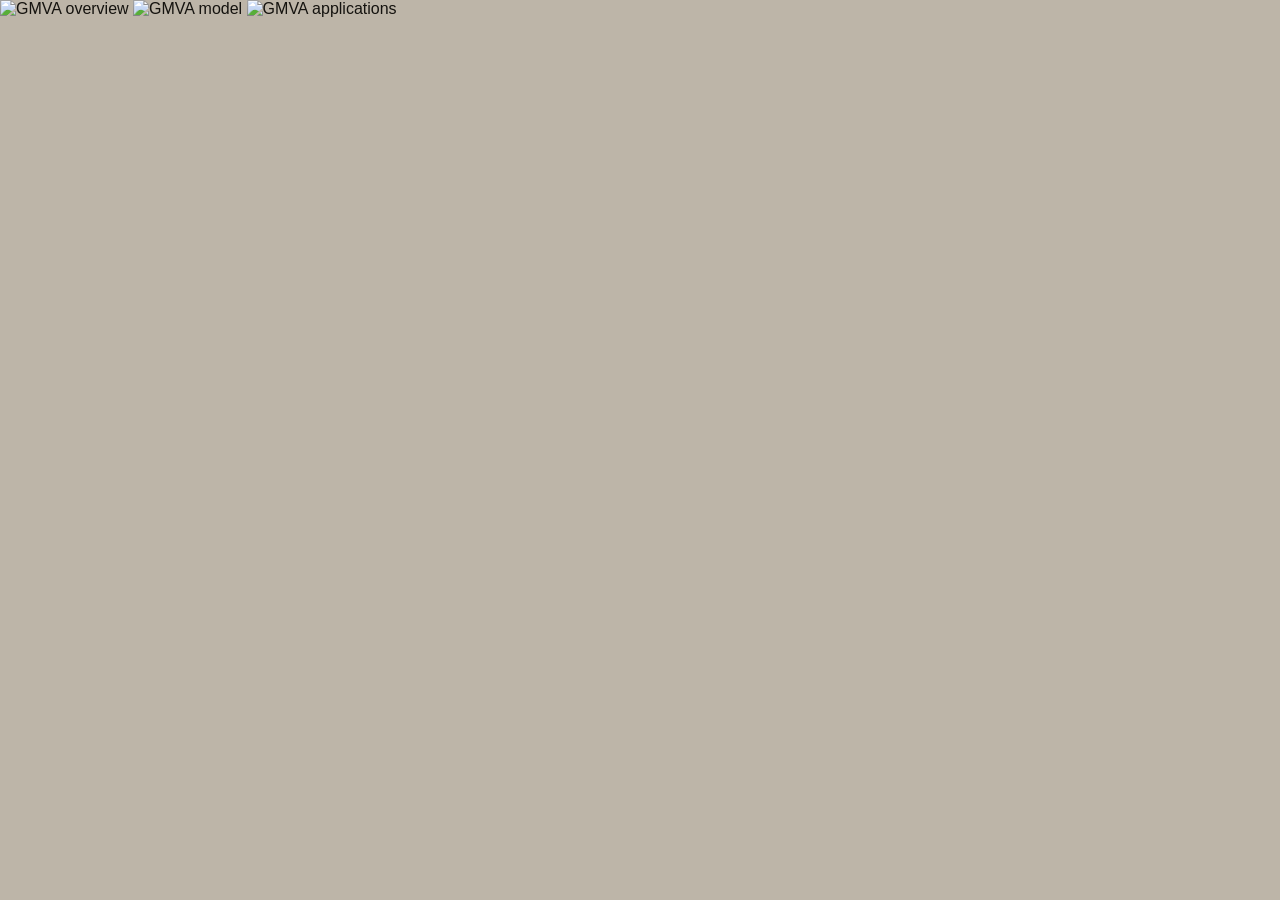
==== commit 2e2dc04f: "Simplify GMVA Pages site to three image panels" ====
--- a/docs/applications.html
+++ b/docs/applications.html
@@ -1,38 +1,13 @@
 <!doctype html>
-<html lang="en"><head><meta charset="utf-8"><meta name="viewport" content="width=device-width,initial-scale=1">
-<title>GMVA — Applications</title><link rel="stylesheet" href="style.css"></head>
-<body class="p3">
-<nav class="topbar"><a class="brand" href="index.html">GMVA</a><div><a href="index.html">01 Overview</a><a href="model.html">02 Model</a><a class="active" href="applications.html">03 Applications</a></div></nav>
-<main class="zine zine-applications">
-  <div class="ghost-word">WHY?</div>
-  <header class="app-title"><span class="eyebrow">03 / APPLICATIONS</span><h1>Accounting tells you<br><em>what happened.</em></h1><aside><small>GMVA ASKS</small><strong>Where, how and why did the organization produce that result?</strong></aside></header>
-
-  <section class="data-path">
-    <span>ACCOUNTING<br>DATA</span><i>→</i><span>FUNCTIONS</span><i>→</i><span>ACTIVITIES</span><i>→</i><span>PRODUCT<br>BUILD SCOPE</span><i>→</i><span>ORGANIZATION<br>RESULT</span>
-  </section>
-
-  <section class="question-wall">
-    <span class="tag">01 / EXPOSE THE STRUCTURE</span><h2>Ask better questions.</h2>
-    <ol><li>Where are resources consumed?</li><li>Where does Refining take place?</li><li>Which Functions enable other Functions?</li><li>Which Functions participate in each product layer?</li><li>How does structural change affect the organization-level result?</li><li>Where should an activity economically belong?</li></ol>
-  </section>
-
-  <section class="scenario-lab">
-    <span class="stamp">NOT JUST HISTORY</span><h2>Model alternatives.</h2>
-    <p>Once the organization is represented structurally, assumptions can be changed and the result re-summarized.</p>
-    <div class="dials"><span>PRICE<b>↗ ↘</b></span><span>QUANTITY<b>↗ ↘</b></span><span>PURCHASE COSTS<b>↗ ↘</b></span><span>REFINING<b>↗ ↘</b></span><span>FUNCTIONS<b>⇄</b></span><span>SCOPE / BRANCHES<b>＋ −</b></span></div>
-  </section>
-
-  <section class="history-ribbon">
-    <span class="tag">02 / HISTORICAL EXPERIMENT</span><h2>Hosting Business</h2>
-    <p>The 2001–2003 budget sheets are <strong>speculative improvement scenarios</strong>, not source-of-truth historical financial results.</p>
-    <div class="timeline"><div><b>2001</b><small>BASELINE / PROBLEM</small></div><i>→</i><div><b>2002</b><small>RESTRUCTURED SCENARIO</small></div><i>→</i><div><b>2003</b><small>FURTHER SCENARIO</small></div></div>
-  </section>
-
-  <section class="software-end">
-    <div class="vertical">COMPUTE IT</div><span class="tag">03 / FROM MODEL TO SOFTWARE</span><h2>Make the organization <em>queryable.</em></h2>
-    <p>A computational GMVA implementation can map organizational and accounting data into Functions and Product Build Scope, then support financial analysis, organizational analysis and scenario comparison.</p>
-    <aside><b>NOT ANOTHER<br>SPREADSHEET.</b><span>A model of the organization behind the numbers.</span></aside>
-  </section>
-</main>
-<footer class="pagefoot"><b>GMVA</b><span>Generic Model of Value Addition</span><span>03 / 03</span></footer>
-</body></html>+<html lang="en">
+<head>
+  <meta charset="utf-8">
+  <meta http-equiv="refresh" content="0; url=index.html">
+  <meta name="viewport" content="width=device-width, initial-scale=1">
+  <title>GMVA</title>
+  <link rel="canonical" href="index.html">
+</head>
+<body>
+  <p><a href="index.html">Open GMVA</a></p>
+</body>
+</html>
